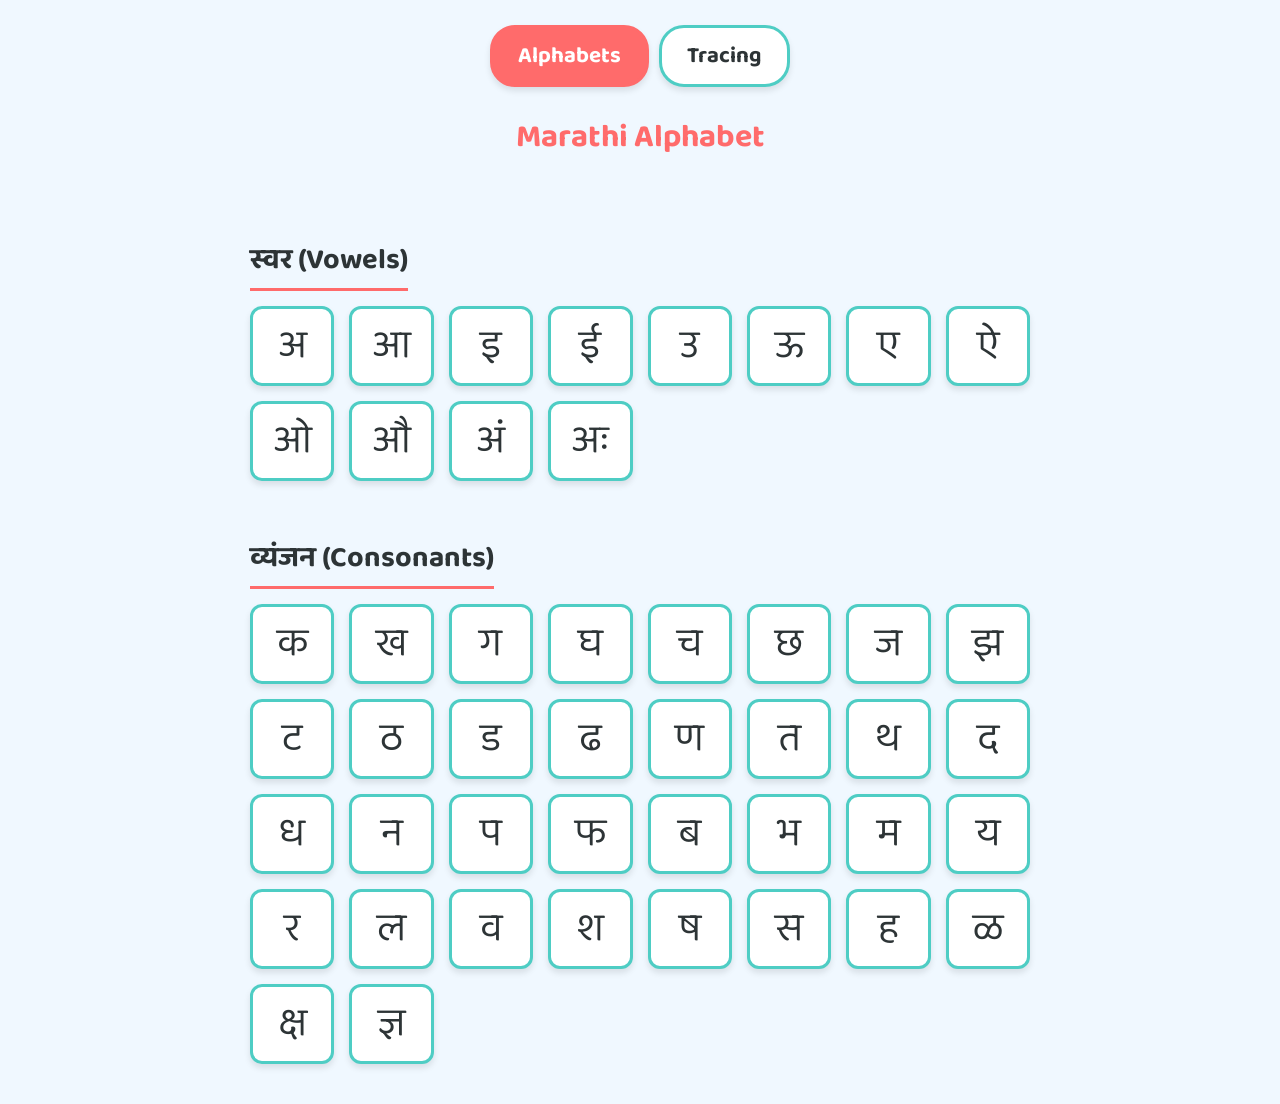
==== alphabet.html @ 41332fd4 "New Tab changes" ====
<!DOCTYPE html>
<html lang="en">
<head>
    <meta charset="UTF-8">
    <meta name="viewport" content="width=device-width, initial-scale=1.0, maximum-scale=1.0, user-scalable=no">
    <title>Marathi Alphabet Overview</title>
    <link rel="stylesheet" href="styles.css">
    <link href="https://fonts.googleapis.com/css2?family=Baloo+2:wght@700&display=swap" rel="stylesheet">
</head>
<body class="alphabet-page">
    <div class="app-container alphabet-container">
        <nav class="top-tabs">
            <a href="alphabet.html" class="tab-link active">Alphabets</a>
            <a href="index.html" class="tab-link">Tracing</a>
        </nav>
        <header>
            <h1 class="page-title">Marathi Alphabet</h1>
        </header>
        
        <main class="alphabet-content">
            <section class="alphabet-section">
                <h2 class="section-title">स्वर (Vowels)</h2>
                <div id="vowels-grid" class="alphabet-grid"></div>
            </section>
            
            <section class="alphabet-section">
                <h2 class="section-title">व्यंजन (Consonants)</h2>
                <div id="consonants-grid" class="alphabet-grid"></div>
            </section>
        </main>
    </div>
    
    <script src="data.js"></script>
    <script src="alphabet.js"></script>
</body>
</html>
---- styles.css ----
:root {
    --bg-color: #f0f8ff;
    --primary-color: #ff6b6b;
    --secondary-color: #4ecdc4;
    --text-color: #2d3436;
    --canvas-bg: #ffffff;
    --letter-color: #e0e0e0;
    --draw-color: #ff9f43;
}

* {
    box-sizing: border-box;
    user-select: none; /* Prevent text selection while tracing */
    -webkit-touch-callout: none;
}

body {
    margin: 0;
    padding: 0;
    font-family: 'Baloo 2', 'Fredoka One', cursive, sans-serif;
    background-color: var(--bg-color);
    color: var(--text-color);
    display: flex;
    justify-content: center;
    align-items: center;
    height: 100dvh;
    min-height: -webkit-fill-available;
    overflow: hidden; /* Prevent scrolling on touch */
}

html {
    height: -webkit-fill-available;
}

.app-container {
    width: 100%;
    max-width: 800px;
    height: 100%;
    display: flex;
    flex-direction: column;
    padding: 10px;
    gap: 10px;
}

/* Top Tabs Navigation */
.top-tabs {
    display: flex;
    justify-content: center;
    gap: 10px;
    padding: 15px 10px 5px 10px;
}

.tab-link {
    text-decoration: none;
    font-size: 1.4rem;
    font-weight: bold;
    color: var(--text-color);
    background-color: white;
    padding: 10px 25px;
    border-radius: 25px;
    border: 3px solid var(--secondary-color);
    transition: all 0.2s ease;
    box-shadow: 0 4px 6px rgba(0,0,0,0.1);
}

.tab-link:hover {
    transform: translateY(-2px);
    box-shadow: 0 6px 10px rgba(0,0,0,0.15);
}

.tab-link.active {
    background-color: var(--primary-color);
    color: white;
    border-color: var(--primary-color);
}
header {
    display: flex;
    justify-content: center;
    align-items: center;
    padding: 10px;
}

.canvas-container {
    flex-grow: 1;
    position: relative;
    background-color: var(--canvas-bg);
    border-radius: 20px;
    box-shadow: 0 8px 16px rgba(0,0,0,0.1);
    overflow: hidden;
    display: flex;
    justify-content: center;
    align-items: center;
    border: 5px solid var(--secondary-color);
}

canvas {
    touch-action: none; /* Crucial for pointer events on mobile */
    cursor: crosshair;
}

footer {
    display: flex;
    justify-content: space-between;
    align-items: center;
    padding: 10px;
}

button {
    font-family: 'Baloo 2', 'Fredoka One', cursive, sans-serif;
    font-size: 1.2rem;
    padding: 12px 24px;
    border: none;
    border-radius: 50px;
    cursor: pointer;
    box-shadow: 0 4px 6px rgba(0,0,0,0.1);
    transition: transform 0.1s, box-shadow 0.1s;
    color: white;
}

button:active {
    transform: translateY(2px);
    box-shadow: 0 2px 4px rgba(0,0,0,0.1);
}

.nav-btn {
    background-color: var(--secondary-color);
}

.action-btn {
    background-color: var(--primary-color);
}

.speak-btn {
    font-size: 1.5rem;
    padding: 15px 30px;
    background-color: #feca57;
    color: #2d3436;
}

#success-message {
    position: absolute;
    top: 50%;
    left: 50%;
    transform: translate(-50%, -50%);
    font-size: 4rem;
    color: #ff9f43;
    text-shadow: 2px 2px 0 #fff, -2px -2px 0 #fff, 2px -2px 0 #fff, -2px 2px 0 #fff;
    pointer-events: none;
    animation: popIn 0.5s cubic-bezier(0.175, 0.885, 0.32, 1.275) forwards;
}

.hidden {
    display: none !important;
}

@keyframes popIn {
    0% { transform: translate(-50%, -50%) scale(0); opacity: 0; }
    100% { transform: translate(-50%, -50%) scale(1); opacity: 1; }
}

.game-container {
    display: flex;
    justify-content: center;
    gap: 15px;
    padding: 10px;
    height: 120px;
}

.picture-card {
    flex: 1;
    max-width: 120px;
    background-color: white;
    border: 4px solid var(--secondary-color);
    border-radius: 15px;
    display: flex;
    flex-direction: column;
    justify-content: center;
    align-items: center;
    cursor: pointer;
    box-shadow: 0 4px 8px rgba(0,0,0,0.1);
    transition: transform 0.2s, box-shadow 0.2s, border-color 0.2s;
    padding: 5px;
}

.emoji-icon {
    font-size: 3.5rem;
    line-height: 1.1;
}

.emoji-word {
    font-size: 1.2rem;
    font-weight: bold;
    color: var(--text-color);
    text-align: center;
    line-height: 1;
}

.picture-card:hover {
    transform: translateY(-5px);
    box-shadow: 0 8px 16px rgba(0,0,0,0.15);
}

.picture-card:active {
    transform: translateY(0);
}

.card-correct {
    border-color: #2ecc71 !important;
    animation: popBounce 0.5s ease;
}

.card-wrong {
    border-color: #e74c3c !important;
    animation: shake 0.4s ease;
}

@keyframes popBounce {
    0% { transform: scale(1); }
    50% { transform: scale(1.2); }
    100% { transform: scale(1); }
}

@keyframes shake {
    0% { transform: translateX(0); }
    25% { transform: translateX(-5px); }
    50% { transform: translateX(5px); }
    75% { transform: translateX(-5px); }
    100% { transform: translateX(0); }
}

@media (max-width: 600px) {
    button {
        font-size: 1rem;
        padding: 10px 15px;
    }
    .speak-btn {
        font-size: 1.2rem;
        padding: 10px 20px;
    }
    .picture-card {
        max-width: 90px;
        padding: 5px;
    }
    .emoji-icon {
        font-size: 2.5rem;
    }
    .emoji-word {
        font-size: 1rem;
    }
    .game-container {
        height: 110px;
    }
}

/* Alphabet Overview Page Styles */
.alphabet-page {
    height: auto;
    min-height: 100vh;
    overflow-y: auto;
}

.alphabet-container {
    max-width: 800px;
    margin: 0 auto;
    height: auto;
    padding-bottom: 40px;
}

.alphabet-container header {
    justify-content: space-between;
}

.page-title {
    font-size: 2rem;
    color: var(--primary-color);
    margin: 0;
    text-align: center;
    flex-grow: 1;
}

.alphabet-section {
    margin-top: 30px;
}

.section-title {
    font-size: 1.8rem;
    color: var(--text-color);
    margin-bottom: 15px;
    border-bottom: 3px solid var(--primary-color);
    padding-bottom: 5px;
    display: inline-block;
}

.alphabet-grid {
    display: grid;
    grid-template-columns: repeat(auto-fill, minmax(80px, 1fr));
    gap: 15px;
}

.alphabet-card {
    background-color: white;
    border: 3px solid var(--secondary-color);
    border-radius: 12px;
    display: flex;
    justify-content: center;
    align-items: center;
    font-size: 2.5rem;
    color: var(--text-color);
    height: 80px;
    cursor: pointer;
    box-shadow: 0 4px 6px rgba(0,0,0,0.1);
    transition: transform 0.2s, background-color 0.2s, color 0.2s;
    user-select: none;
}

.alphabet-card:hover {
    transform: translateY(-3px);
    background-color: var(--primary-color);
    color: white;
    border-color: var(--primary-color);
}

.alphabet-card:active {
    transform: translateY(0);
}

.popBounce {
    animation: popBounce 0.4s ease;
}

@media (max-width: 600px) {
    .alphabet-grid {
        grid-template-columns: repeat(auto-fill, minmax(60px, 1fr));
        gap: 10px;
    }
    .alphabet-card {
        height: 60px;
        font-size: 2rem;
    }
    .page-title {
        font-size: 1.5rem;
    }
    .section-title {
        font-size: 1.4rem;
    }
}
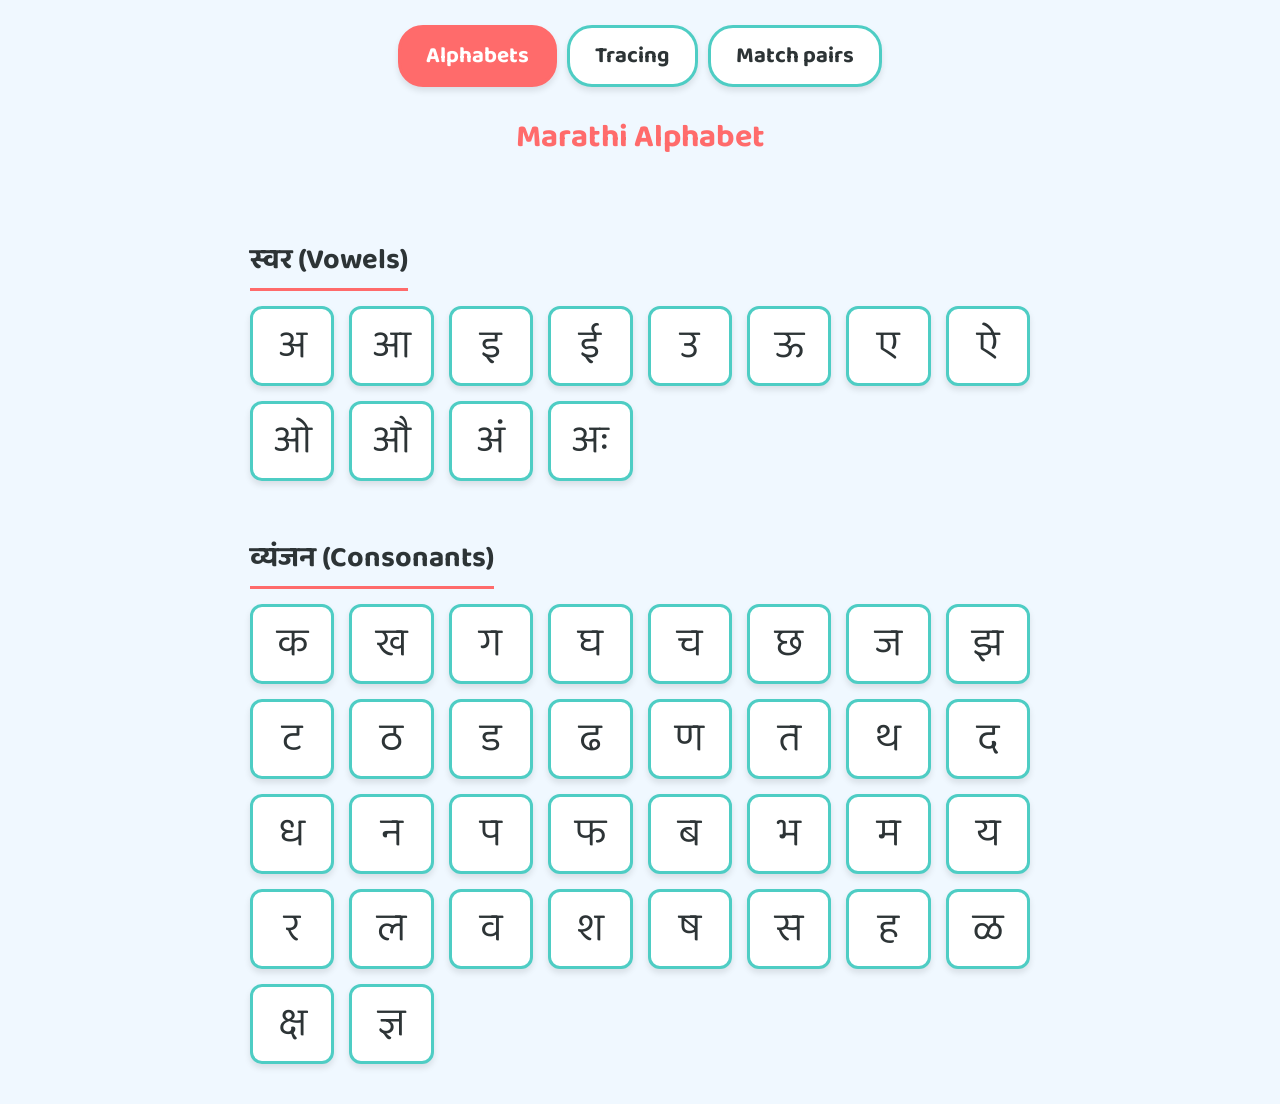
==== commit 4feaa3fa: "Created a new Match Game" ====
--- a/alphabet.html
+++ b/alphabet.html
@@ -12,6 +12,7 @@
         <nav class="top-tabs">
             <a href="alphabet.html" class="tab-link active">Alphabets</a>
             <a href="index.html" class="tab-link">Tracing</a>
+            <a href="match.html" class="tab-link">Match pairs</a>
         </nav>
         <header>
             <h1 class="page-title">Marathi Alphabet</h1>
--- a/styles.css
+++ b/styles.css
@@ -344,3 +344,132 @@
         font-size: 1.4rem;
     }
 }
+
+/* Match Pairs Game Styles */
+.match-page {
+    height: 100dvh;
+    min-height: -webkit-fill-available;
+    overflow: hidden;
+}
+
+.match-game-container {
+    flex-grow: 1;
+    position: relative;
+    background-color: var(--canvas-bg);
+    border-radius: 20px;
+    box-shadow: 0 8px 16px rgba(0,0,0,0.1);
+    border: 5px solid var(--secondary-color);
+    padding: 20px;
+    display: flex;
+    justify-content: center;
+    align-items: center;
+    min-height: 0;
+    touch-action: none;
+}
+
+#match-canvas {
+    position: absolute;
+    top: 0;
+    left: 0;
+    width: 100%;
+    height: 100%;
+    pointer-events: none;
+    z-index: 10;
+}
+
+.match-content {
+    display: flex;
+    justify-content: space-between;
+    width: 100%;
+    max-width: 600px;
+    height: 100%;
+    z-index: 5;
+}
+
+.match-column {
+    display: flex;
+    flex-direction: column;
+    justify-content: space-around;
+    height: 100%;
+    width: 120px;
+}
+
+.match-item {
+    background-color: white;
+    border: 3px solid var(--secondary-color);
+    border-radius: 15px;
+    display: flex;
+    flex-direction: column;
+    justify-content: center;
+    align-items: center;
+    box-shadow: 0 4px 6px rgba(0,0,0,0.1);
+    height: 100px;
+    position: relative;
+    cursor: pointer;
+    transition: transform 0.2s, opacity 0.3s;
+    user-select: none;
+    z-index: 20; /* Keep above canvas to receive events */
+}
+
+.match-item:hover {
+    transform: translateY(-2px);
+}
+
+.match-item.matched {
+    opacity: 0.6;
+    pointer-events: none;
+    border-color: #2ecc71;
+}
+
+.letter-item {
+    font-size: 3.5rem;
+    color: var(--text-color);
+}
+
+.picture-item {
+    font-size: 3rem;
+    line-height: 1.1;
+}
+
+.connect-node {
+    position: absolute;
+    width: 20px;
+    height: 20px;
+    background-color: var(--secondary-color);
+    border-radius: 50%;
+    top: 50%;
+    transform: translateY(-50%);
+    box-shadow: inset 0 2px 4px rgba(0,0,0,0.2);
+    pointer-events: none; /* Let the parent card receive the click */
+}
+
+.node-right {
+    right: -10px;
+}
+
+.node-left {
+    left: -10px;
+}
+
+@media (max-width: 600px) {
+    .match-item {
+        height: 80px;
+        width: 90px;
+    }
+    .letter-item {
+        font-size: 2.5rem;
+    }
+    .picture-item .emoji-icon {
+        font-size: 2.5rem;
+    }
+    .connect-node {
+        width: 16px;
+        height: 16px;
+    }
+    .node-right {
+        right: -8px;
+    }
+    .node-left {
+        left: -8px;
+    }
+}
